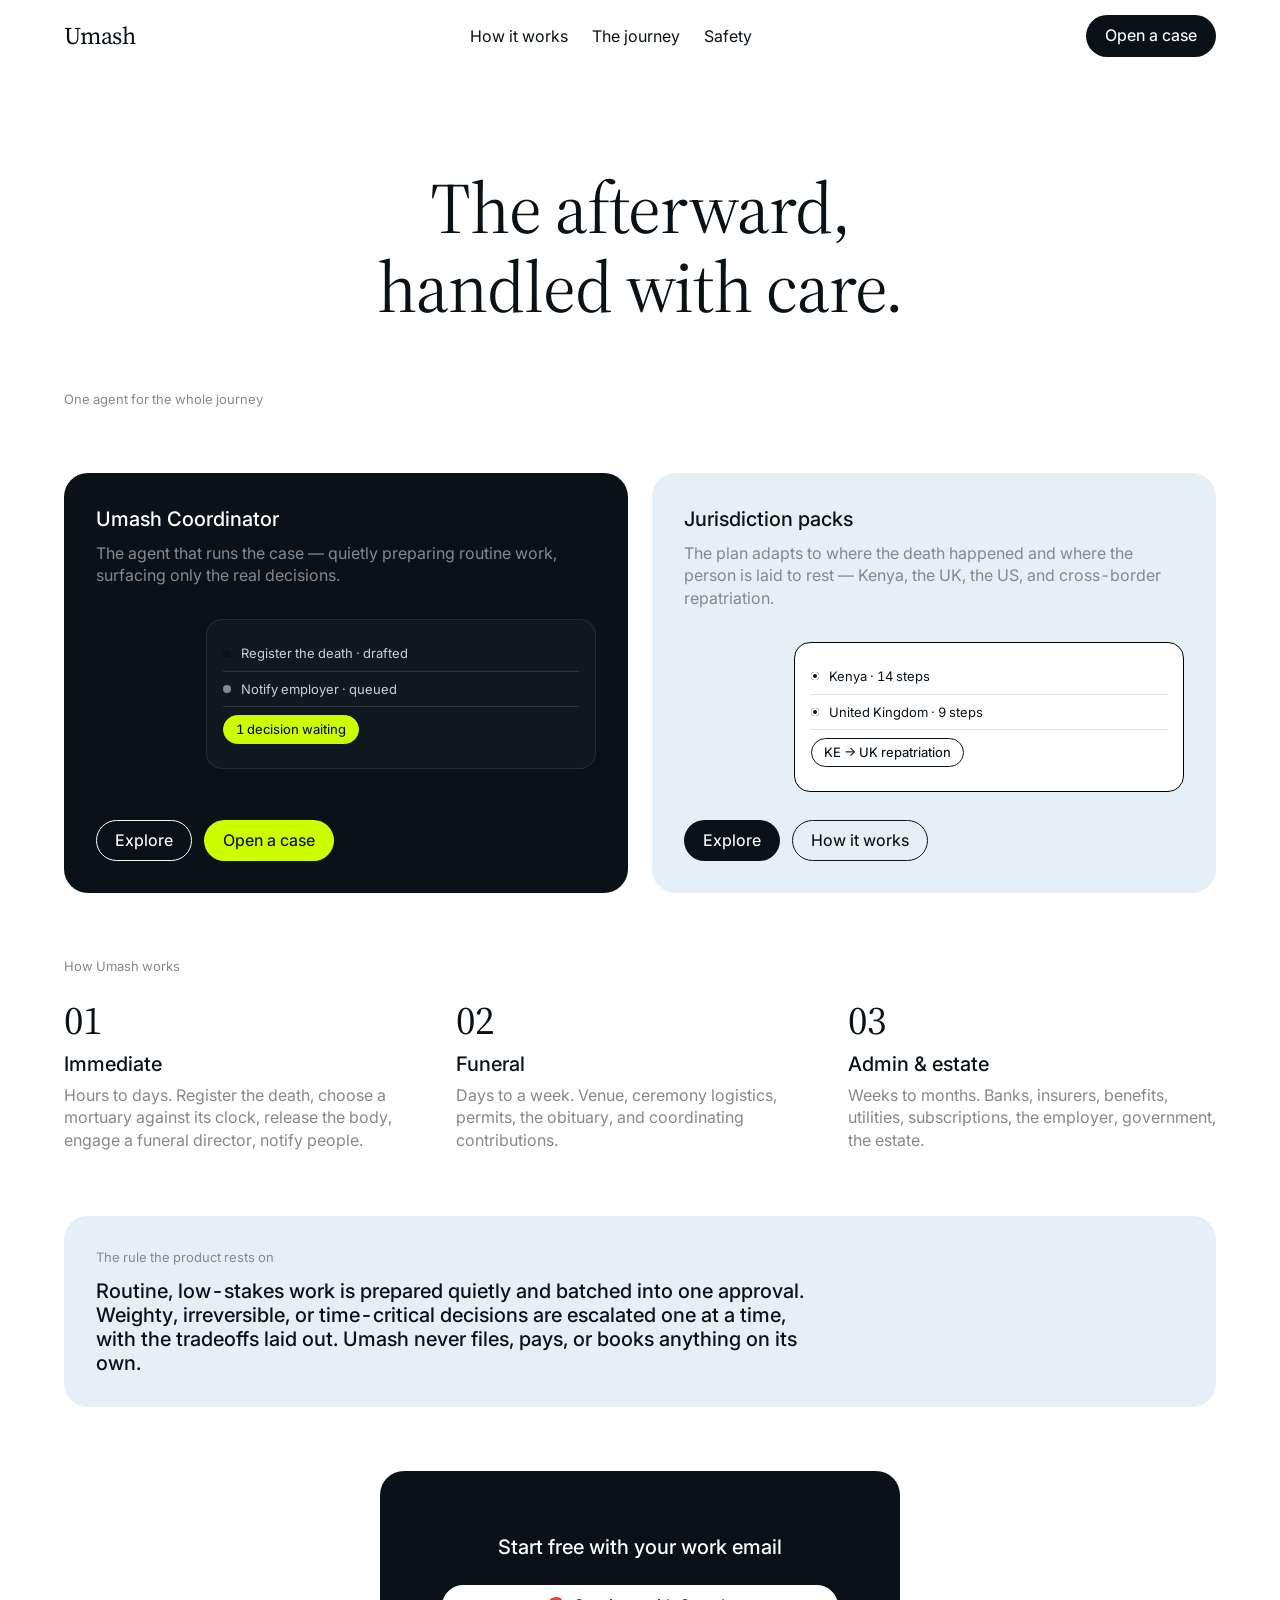
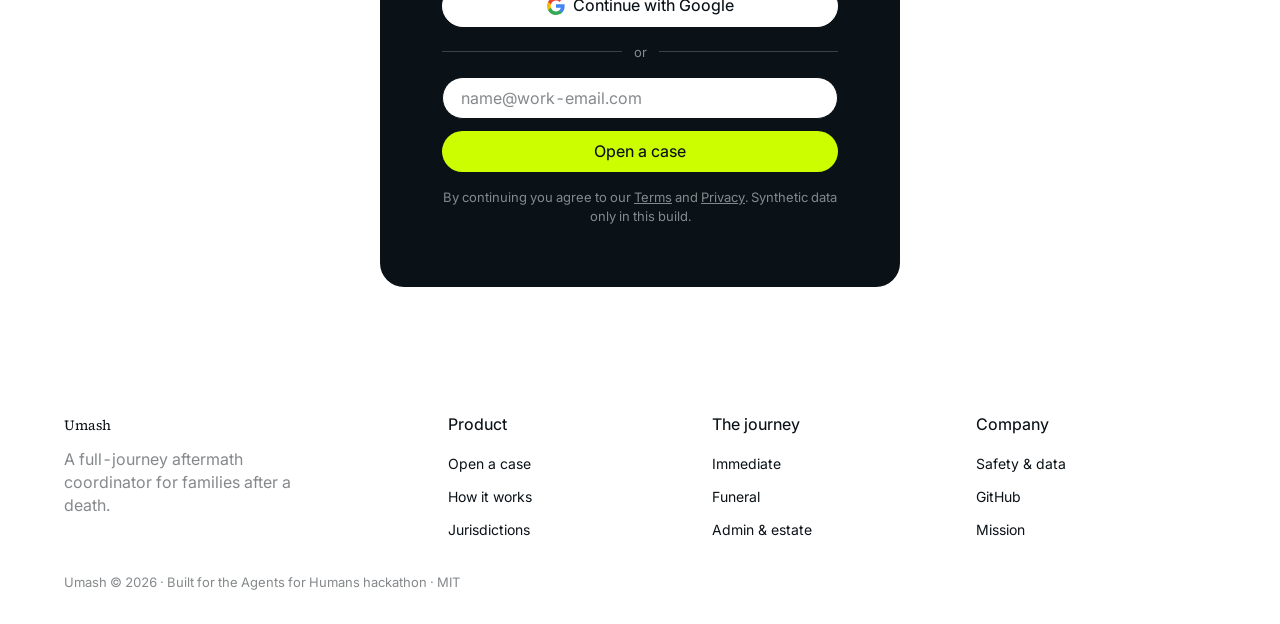
==== web/index.html @ 776ec5f6 "Add product web UI (landing + case dashboard) Static front end following the Sana design system. Por" ====
<!DOCTYPE html>
<html lang="en">
<head>
<meta charset="UTF-8">
<meta name="viewport" content="width=device-width, initial-scale=1.0">
<title>Umash — Afterward</title>
<meta name="description" content="Umash carries a family through the whole aftermath of a death — one agent, three phases, one decision at a time.">
<link rel="stylesheet" href="styles.css">
<style>
  /* page-local layout for the landing hero + product grid */
  .hero { padding: 96px 0 var(--section-gap); }
  .hero .section-label { margin-top: var(--section-gap); }
  .product-grid { display: grid; grid-template-columns: 1fr 1fr; gap: var(--spacing-24); }

  .product-card { display: flex; flex-direction: column; justify-content: space-between; min-height: 420px; overflow: hidden; position: relative; }
  .product-card__body { display: flex; flex-direction: column; gap: var(--spacing-8); }
  .product-card__title { font-size: var(--text-heading); font-weight: var(--fw-medium); }
  .product-card__sub { font-size: var(--text-body); font-weight: var(--fw-regular); }
  .product-card--ink .product-card__sub { color: var(--color-stone-gray); }
  .product-card__actions { display: flex; gap: var(--spacing-12); margin-top: var(--spacing-24); }

  /* a flat "device" mock, no shadow, bleeds toward the card edge */
  .mock { border-radius: 16px; padding: var(--spacing-16); margin: var(--spacing-24) 0 0 auto; width: 78%; }
  .mock--onink { background: #0f1a20; border: 1px solid rgba(255,255,255,0.08); }
  .mock--onfrost { background: var(--color-paper-white); border: 1px solid var(--color-obsidian); }
  .mock__row { display: flex; align-items: center; gap: 10px; padding: 8px 0; font-size: 13px; }
  .mock__row + .mock__row { border-top: 1px solid rgba(133,137,139,0.25); }
  .mock--onink .mock__row { color: #c8d0d4; }

  .how { padding: var(--section-gap) 0; }
  .how__grid { display: grid; grid-template-columns: repeat(3, 1fr); gap: var(--spacing-24); margin-top: var(--spacing-24); }
  .how__num { font-family: var(--font-sana-serif); font-weight: 400; font-size: 40px; line-height: 1; }
  .how__step .heading { margin: var(--spacing-12) 0 var(--spacing-8); }

  .signup { padding: 0 0 var(--section-gap); }
  .signup__card { max-width: 520px; margin: 0 auto; padding: var(--spacing-62); text-align: left; }
  .signup__card h2 { font-size: var(--text-heading); font-weight: var(--fw-medium); color: var(--color-paper-white); text-align: center; margin-bottom: var(--spacing-24); }
  .oauth { background: var(--color-paper-white); color: var(--color-ink-black); border-color: var(--color-paper-white); }
  .signup__or { display: flex; align-items: center; gap: var(--spacing-12); color: var(--color-stone-gray); font-size: var(--text-caption); margin: var(--spacing-16) 0; }
  .signup__or::before, .signup__or::after { content: ""; height: 1px; background: rgba(133,137,139,0.4); flex: 1; }
  .signup__terms { color: var(--color-stone-gray); font-size: var(--text-caption); margin-top: var(--spacing-16); text-align: center; }
  .signup__terms a { color: var(--color-stone-gray); }

  @media (max-width: 860px) {
    .product-grid, .how__grid { grid-template-columns: 1fr; }
    .signup__card { padding: var(--spacing-32); }
  }
</style>
</head>
<body>

<div class="page">
  <!-- Navigation: wordmark left, centered links, pill button right -->
  <nav class="nav">
    <a class="nav__wordmark" href="index.html">Umash</a>
    <ul class="nav__links">
      <li><a href="#how">How it works</a></li>
      <li><a href="#phases">The journey</a></li>
      <li><a href="#safety">Safety</a></li>
    </ul>
    <a class="btn btn--ink" href="app.html">Open a case</a>
  </nav>

  <!-- Hero: single centered weight-400 serif headline, no image -->
  <header class="hero">
    <h1 class="hero-headline">The afterward,<br>handled with care.</h1>
    <p class="section-label" id="products">One agent for the whole journey</p>
  </header>

  <!-- Two product cards: one ink, one frost -->
  <section class="product-grid" id="phases">
    <article class="card card--ink product-card product-card--ink">
      <div class="product-card__body">
        <h3 class="product-card__title">Umash Coordinator</h3>
        <p class="product-card__sub">The agent that runs the case — quietly preparing routine work, surfacing only the real decisions.</p>
        <div class="mock mock--onink" aria-hidden="true">
          <div class="mock__row"><span class="dot dot--drafted"></span> Register the death · drafted</div>
          <div class="mock__row"><span class="dot dot--pending"></span> Notify employer · queued</div>
          <div class="mock__row"><span class="tag tag--lime">1 decision waiting</span></div>
        </div>
      </div>
      <div class="product-card__actions">
        <a class="btn btn--ghost-dark" href="app.html">Explore</a>
        <a class="btn btn--lime" href="app.html">Open a case</a>
      </div>
    </article>

    <article class="card card--frost product-card">
      <div class="product-card__body">
        <h3 class="product-card__title">Jurisdiction packs</h3>
        <p class="product-card__sub muted">The plan adapts to where the death happened and where the person is laid to rest — Kenya, the UK, the US, and cross-border repatriation.</p>
        <div class="mock mock--onfrost" aria-hidden="true">
          <div class="mock__row"><span class="dot dot--confirmed"></span> Kenya · 14 steps</div>
          <div class="mock__row"><span class="dot dot--confirmed"></span> United Kingdom · 9 steps</div>
          <div class="mock__row"><span class="tag tag--weighty">KE → UK repatriation</span></div>
        </div>
      </div>
      <div class="product-card__actions">
        <a class="btn btn--ink" href="app.html">Explore</a>
        <a class="btn btn--ghost-light" href="#how">How it works</a>
      </div>
    </article>
  </section>

  <!-- How it works: three phases -->
  <section class="how" id="how">
    <p class="section-label">How Umash works</p>
    <div class="how__grid">
      <div class="how__step">
        <div class="how__num">01</div>
        <h3 class="heading">Immediate</h3>
        <p class="muted">Hours to days. Register the death, choose a mortuary against its clock, release the body, engage a funeral director, notify people.</p>
      </div>
      <div class="how__step">
        <div class="how__num">02</div>
        <h3 class="heading">Funeral</h3>
        <p class="muted">Days to a week. Venue, ceremony logistics, permits, the obituary, and coordinating contributions.</p>
      </div>
      <div class="how__step">
        <div class="how__num">03</div>
        <h3 class="heading">Admin &amp; estate</h3>
        <p class="muted">Weeks to months. Banks, insurers, benefits, utilities, subscriptions, the employer, government, the estate.</p>
      </div>
    </div>
  </section>

  <!-- Safety note -->
  <section class="how" id="safety" style="padding-top:0">
    <div class="card card--frost">
      <p class="section-label" style="margin-bottom:var(--spacing-12)">The rule the product rests on</p>
      <p class="heading" style="max-width:720px">Routine, low-stakes work is prepared quietly and batched into one approval. Weighty, irreversible, or time-critical decisions are escalated one at a time, with the tradeoffs laid out. Umash never files, pays, or books anything on its own.</p>
    </div>
  </section>

  <!-- Sign-up CTA card (ink surface, lime not used here per contrast rules) -->
  <section class="signup">
    <div class="card card--ink signup__card">
      <h2>Start free with your work email</h2>
      <button class="btn oauth btn--full">
        <svg width="18" height="18" viewBox="0 0 18 18" aria-hidden="true"><path fill="#4285F4" d="M17.64 9.2c0-.64-.06-1.25-.16-1.84H9v3.48h4.84a4.14 4.14 0 01-1.8 2.72v2.26h2.92c1.71-1.57 2.68-3.89 2.68-6.62z"/><path fill="#34A853" d="M9 18c2.43 0 4.47-.8 5.96-2.18l-2.92-2.26c-.8.54-1.84.86-3.04.86-2.34 0-4.32-1.58-5.03-3.7H.96v2.33A9 9 0 009 18z"/><path fill="#FBBC05" d="M3.97 10.72a5.4 5.4 0 010-3.44V4.95H.96a9 9 0 000 8.1l3.01-2.33z"/><path fill="#EA4335" d="M9 3.58c1.32 0 2.5.45 3.44 1.35l2.58-2.58A9 9 0 00.96 4.95l3.01 2.33C4.68 5.16 6.66 3.58 9 3.58z"/></svg>
        Continue with Google
      </button>
      <div class="signup__or">or</div>
      <form class="stack-12" onsubmit="location.href='app.html';return false;">
        <input class="input" type="email" placeholder="name@work-email.com" aria-label="Work email" required>
        <button class="btn btn--lime btn--full" type="submit">Open a case</button>
      </form>
      <p class="signup__terms">By continuing you agree to our <a href="#">Terms</a> and <a href="#">Privacy</a>. Synthetic data only in this build.</p>
    </div>
  </section>
</div>

<!-- Footer: pure typographic structure, no dividers -->
<footer class="footer">
  <div class="page">
    <div class="footer__grid">
      <div class="footer__col">
        <a class="nav__wordmark" href="index.html">Umash</a>
        <p class="muted" style="margin-top:var(--spacing-12);max-width:260px">A full-journey aftermath coordinator for families after a death.</p>
      </div>
      <div class="footer__col">
        <h4>Product</h4>
        <ul>
          <li><a href="app.html">Open a case</a></li>
          <li><a href="#how">How it works</a></li>
          <li><a href="#phases">Jurisdictions</a></li>
        </ul>
      </div>
      <div class="footer__col">
        <h4>The journey</h4>
        <ul>
          <li><a href="#how">Immediate</a></li>
          <li><a href="#how">Funeral</a></li>
          <li><a href="#how">Admin &amp; estate</a></li>
        </ul>
      </div>
      <div class="footer__col">
        <h4>Company</h4>
        <ul>
          <li><a href="#safety">Safety &amp; data</a></li>
          <li><a href="https://github.com/lewisawe/umash">GitHub</a></li>
          <li><a href="#">Mission</a></li>
        </ul>
      </div>
    </div>
    <p class="footer__copy">Umash © 2026 · Built for the Agents for Humans hackathon · MIT</p>
  </div>
</footer>

</body>
</html>
---- web/styles.css ----
/* ============================================================================
   Umash — Sana design system (per DESIGN.md)
   Editorial monochrome canvas · lime-on-ink accent · flat, no shadows
   ========================================================================== */

@import url('https://fonts.googleapis.com/css2?family=Source+Serif+4:opsz,wght@8..60,400&family=Inter:wght@400;450;500&display=swap');

:root {
  /* Colors */
  --color-ink-black: #0a1217;
  --color-paper-white: #ffffff;
  --color-frost-wash: #e4eff7;
  --color-stone-gray: #85898b;
  --color-obsidian: #000000;
  --color-electric-lime: #cdfe00;

  /* Fonts — DESIGN.md substitutes: Source Serif 4 (400) + Inter */
  --font-sana-serif: 'Source Serif 4', ui-serif, Georgia, Cambria, 'Times New Roman', Times, serif;
  --font-sana-sans: 'Inter', ui-sans-serif, system-ui, -apple-system, BlinkMacSystemFont, 'Segoe UI', Roboto, sans-serif;

  /* Type scale */
  --text-caption: 13px;  --leading-caption: 1.5;
  --text-body: 16px;     --leading-body: 1.43;
  --text-heading: 20px;  --leading-heading: 1.2;
  --text-display: 72px;  --leading-display: 1.1;

  /* Weights */
  --fw-regular: 400;
  --fw-450: 450;
  --fw-medium: 500;

  /* Spacing */
  --spacing-6: 6px;   --spacing-8: 8px;   --spacing-10: 10px; --spacing-12: 12px;
  --spacing-16: 16px; --spacing-18: 18px; --spacing-20: 20px; --spacing-24: 24px;
  --spacing-25: 25px; --spacing-32: 32px; --spacing-62: 62px;

  /* Layout */
  --page-max-width: 1200px;
  --section-gap: 64px;

  /* Radius */
  --radius-cards: 24px;
  --radius-inputs: 24px;
  --radius-buttons: 9999px;

  /* Surfaces */
  --surface-0: var(--color-paper-white);
  --surface-1: var(--color-frost-wash);
  --surface-2: var(--color-ink-black);
  --surface-3: var(--color-electric-lime);
}

* { margin: 0; padding: 0; box-sizing: border-box; }

html { -webkit-text-size-adjust: 100%; }

body {
  font-family: var(--font-sana-sans);
  font-size: var(--text-body);
  line-height: var(--leading-body);
  font-weight: var(--fw-regular);
  color: var(--color-ink-black);
  background: var(--color-paper-white);
  font-feature-settings: "lnum" on, "tnum" on;   /* tabular + lining numerals everywhere */
  -webkit-font-smoothing: antialiased;
}

/* tabular numerals across all numeric UI */
.tnum, table, .metric, .count, time, .timestamp { font-feature-settings: "lnum" on, "tnum" on; }

.page { max-width: var(--page-max-width); margin: 0 auto; padding: 0 var(--spacing-24); }

/* ------------------------------------------------------------------ Nav */
.nav {
  display: flex; align-items: center; justify-content: space-between;
  height: 72px; background: var(--color-paper-white);
}
.nav__wordmark {
  font-family: var(--font-sana-serif); font-weight: 400; font-size: 24px;
  color: var(--color-ink-black); letter-spacing: -0.01em; text-decoration: none;
}
.nav__links { display: flex; gap: var(--spacing-24); list-style: none; }
.nav__links a {
  font-size: var(--text-body); font-weight: var(--fw-regular);
  color: var(--color-ink-black); text-decoration: none;
}
.nav__links a:hover { opacity: 0.6; }

/* ------------------------------------------------------------- Buttons */
.btn {
  font-family: var(--font-sana-sans); font-size: var(--text-body);
  font-weight: var(--fw-450); border-radius: var(--radius-buttons);
  padding: var(--spacing-10) var(--spacing-18); border: 1px solid transparent;
  cursor: pointer; text-decoration: none; display: inline-flex;
  align-items: center; justify-content: center; gap: var(--spacing-8);
  transition: opacity 120ms ease, background 120ms ease;
  white-space: nowrap; line-height: 1.2;
}
.btn:disabled { opacity: 0.4; cursor: not-allowed; }

/* Filled dark — primary on light/frost surfaces */
.btn--ink { background: var(--color-ink-black); color: var(--color-paper-white); }
.btn--ink:not(:disabled):hover { opacity: 0.85; }

/* Accent lime — ONLY on ink-black surfaces (per DESIGN.md) */
.btn--lime { background: var(--color-electric-lime); color: var(--color-ink-black); }
.btn--lime:not(:disabled):hover { opacity: 0.85; }

/* Ghost / white — on dark cards (white outline) */
.btn--ghost-dark { background: transparent; color: var(--color-paper-white); border-color: var(--color-paper-white); }
.btn--ghost-dark:not(:disabled):hover { background: rgba(255,255,255,0.08); }

/* Ghost / outline — on light cards (ink outline) */
.btn--ghost-light { background: transparent; color: var(--color-ink-black); border-color: var(--color-ink-black); }
.btn--ghost-light:not(:disabled):hover { background: rgba(10,18,23,0.04); }

.btn--sm { padding: var(--spacing-6) var(--spacing-16); font-size: var(--text-caption); }
.btn--full { width: 100%; }

/* -------------------------------------------------------------- Inputs */
.input {
  font-family: var(--font-sana-sans); font-size: var(--text-body);
  background: var(--color-paper-white); color: var(--color-ink-black);
  border: 1px solid var(--color-ink-black); border-radius: var(--radius-inputs);
  padding: var(--spacing-10) var(--spacing-18); width: 100%;
  font-feature-settings: "lnum" on, "tnum" on;
}
.input::placeholder { color: var(--color-stone-gray); }
.input:focus { outline: none; border-color: var(--color-obsidian); }
select.input { appearance: none; background-image:
  url("data:image/svg+xml,%3Csvg xmlns='http://www.w3.org/2000/svg' width='12' height='8' viewBox='0 0 12 8'%3E%3Cpath d='M1 1l5 5 5-5' stroke='%230a1217' stroke-width='1.5' fill='none' stroke-linecap='round'/%3E%3C/svg%3E");
  background-repeat: no-repeat; background-position: right 18px center; padding-right: 44px; }

/* --------------------------------------------------------------- Cards */
.card { border-radius: var(--radius-cards); padding: var(--spacing-32); }
.card--frost { background: var(--color-frost-wash); color: var(--color-ink-black); }
.card--ink { background: var(--color-ink-black); color: var(--color-paper-white); }

/* --------------------------------------------------------------- Type */
.hero-headline {
  font-family: var(--font-sana-serif); font-weight: 400;
  font-size: var(--text-display); line-height: var(--leading-display);
  color: var(--color-ink-black); text-align: center; letter-spacing: -0.015em;
}
.section-label {
  font-size: var(--text-caption); font-weight: var(--fw-regular);
  color: var(--color-stone-gray); text-align: left;
}
.heading { font-size: var(--text-heading); font-weight: var(--fw-medium); line-height: var(--leading-heading); }
.muted { color: var(--color-stone-gray); }

/* --------------------------------------------------------------- Pills / tags */
.tag {
  display: inline-flex; align-items: center; gap: 6px;
  font-size: var(--text-caption); font-weight: var(--fw-450);
  border-radius: var(--radius-buttons); padding: 4px 12px;
  border: 1px solid var(--color-ink-black);
}
.tag--routine { border-color: var(--color-stone-gray); color: var(--color-stone-gray); }
.tag--weighty { border-color: var(--color-ink-black); color: var(--color-ink-black); background: var(--color-paper-white); }
.tag--on-ink { border-color: rgba(255,255,255,0.5); color: var(--color-paper-white); }
.tag--lime { background: var(--color-electric-lime); border-color: var(--color-electric-lime); color: var(--color-ink-black); }

/* status dot */
.dot { width: 8px; height: 8px; border-radius: 9999px; display: inline-block; flex: none; }
.dot--pending   { background: var(--color-stone-gray); }
.dot--drafted   { background: var(--color-ink-black); }
.dot--approved  { background: var(--color-electric-lime); border: 1px solid var(--color-ink-black); }
.dot--sent      { background: var(--color-frost-wash); border: 1px solid var(--color-ink-black); }
.dot--confirmed { background: var(--color-ink-black); box-shadow: inset 0 0 0 2px var(--color-paper-white), inset 0 0 0 3px var(--color-ink-black); }
.dot--declined  { background: var(--color-paper-white); border: 1px solid var(--color-stone-gray); }

/* footer */
.footer { padding: var(--spacing-62) 0 var(--spacing-32); }
.footer__grid { display: grid; grid-template-columns: 1.5fr 1fr 1fr 1fr; gap: var(--spacing-24); }
.footer__col h4 { font-size: var(--text-body); font-weight: var(--fw-450); margin-bottom: var(--spacing-16); }
.footer__col ul { list-style: none; display: flex; flex-direction: column; gap: var(--spacing-10); }
.footer__col a { font-size: 14px; font-weight: var(--fw-regular); color: var(--color-ink-black); text-decoration: none; }
.footer__col a:hover { opacity: 0.6; }
.footer__copy { color: var(--color-stone-gray); font-size: var(--text-caption); margin-top: var(--spacing-32); }

/* utility */
.stack-8  { display: flex; flex-direction: column; gap: var(--spacing-8); }
.stack-12 { display: flex; flex-direction: column; gap: var(--spacing-12); }
.stack-16 { display: flex; flex-direction: column; gap: var(--spacing-16); }
.stack-24 { display: flex; flex-direction: column; gap: var(--spacing-24); }
.row { display: flex; align-items: center; gap: var(--spacing-12); }
.row-wrap { display: flex; align-items: center; gap: var(--spacing-12); flex-wrap: wrap; }
.between { justify-content: space-between; }
.grow { flex: 1; }
.divider { height: 1px; background: var(--color-frost-wash); border: 0; }

@media (max-width: 860px) {
  :root { --text-display: 44px; }
  .footer__grid { grid-template-columns: 1fr 1fr; }
  .nav__links { display: none; }
}
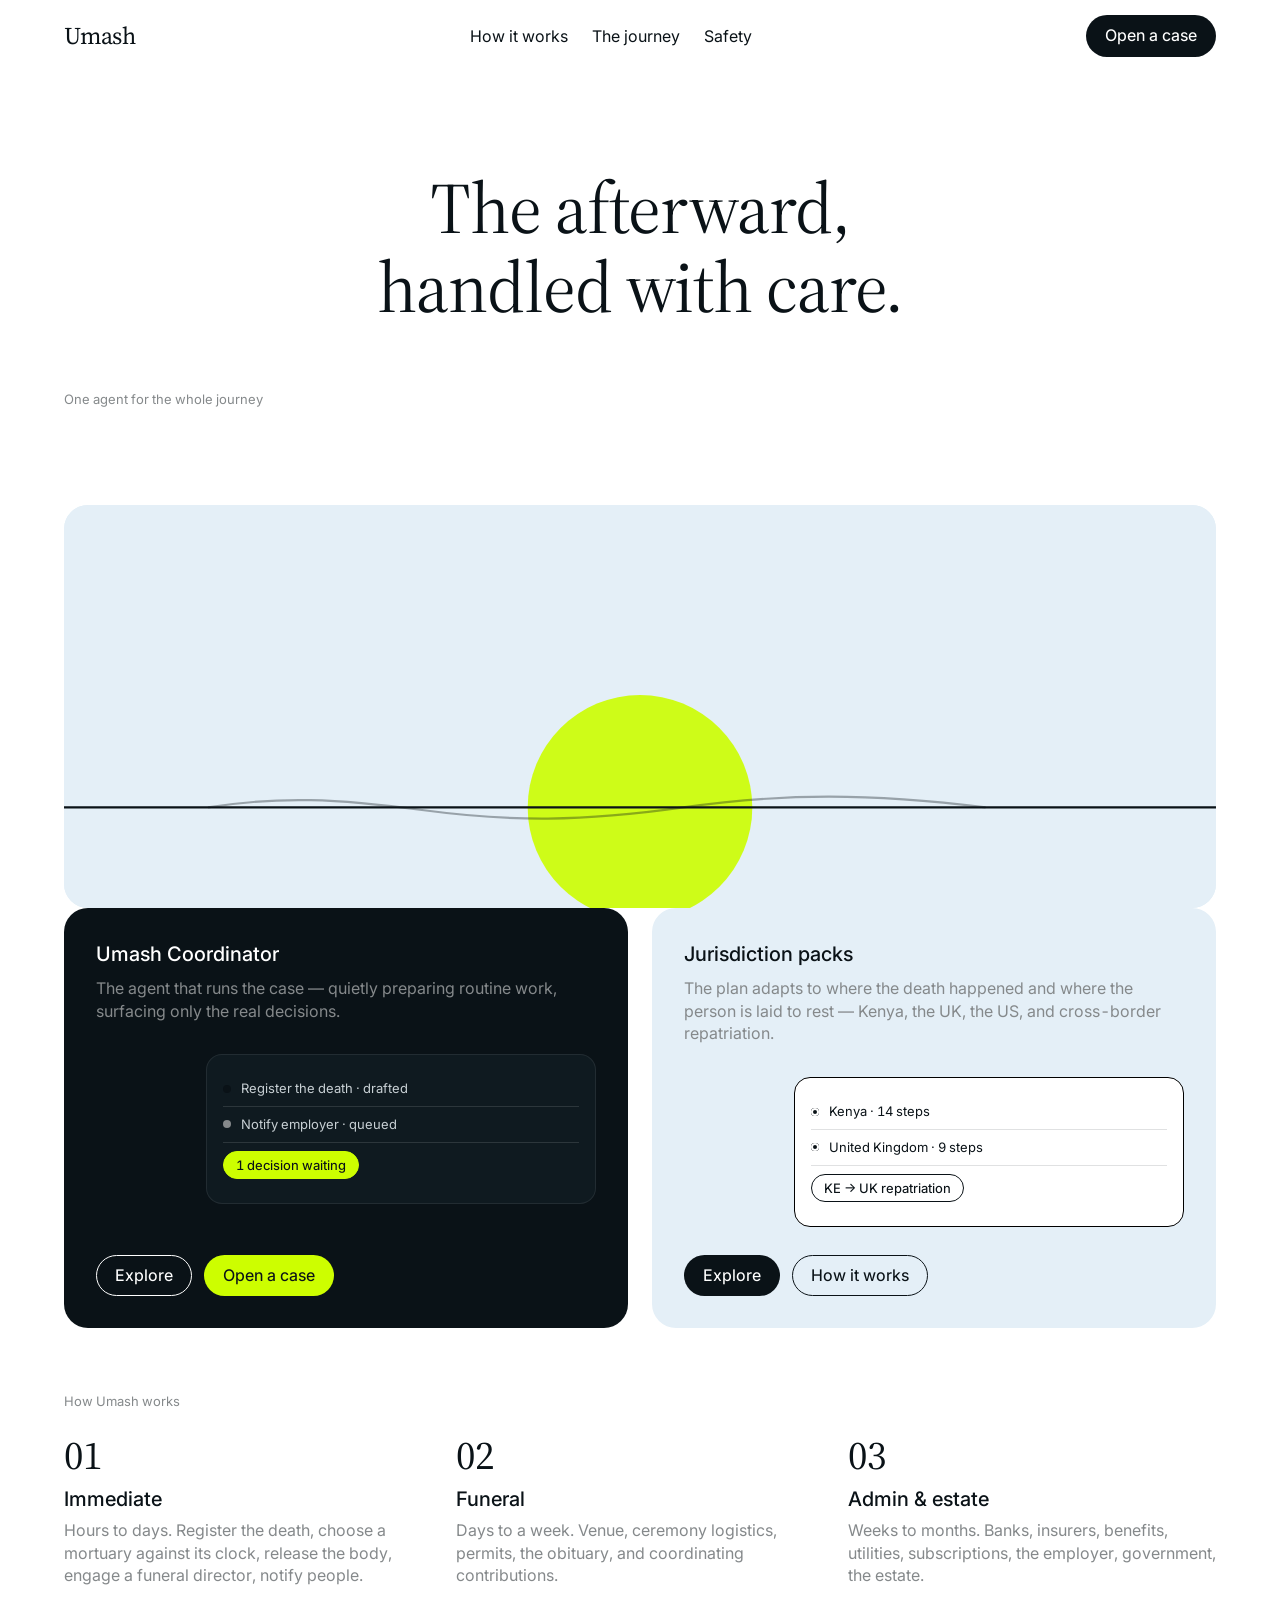
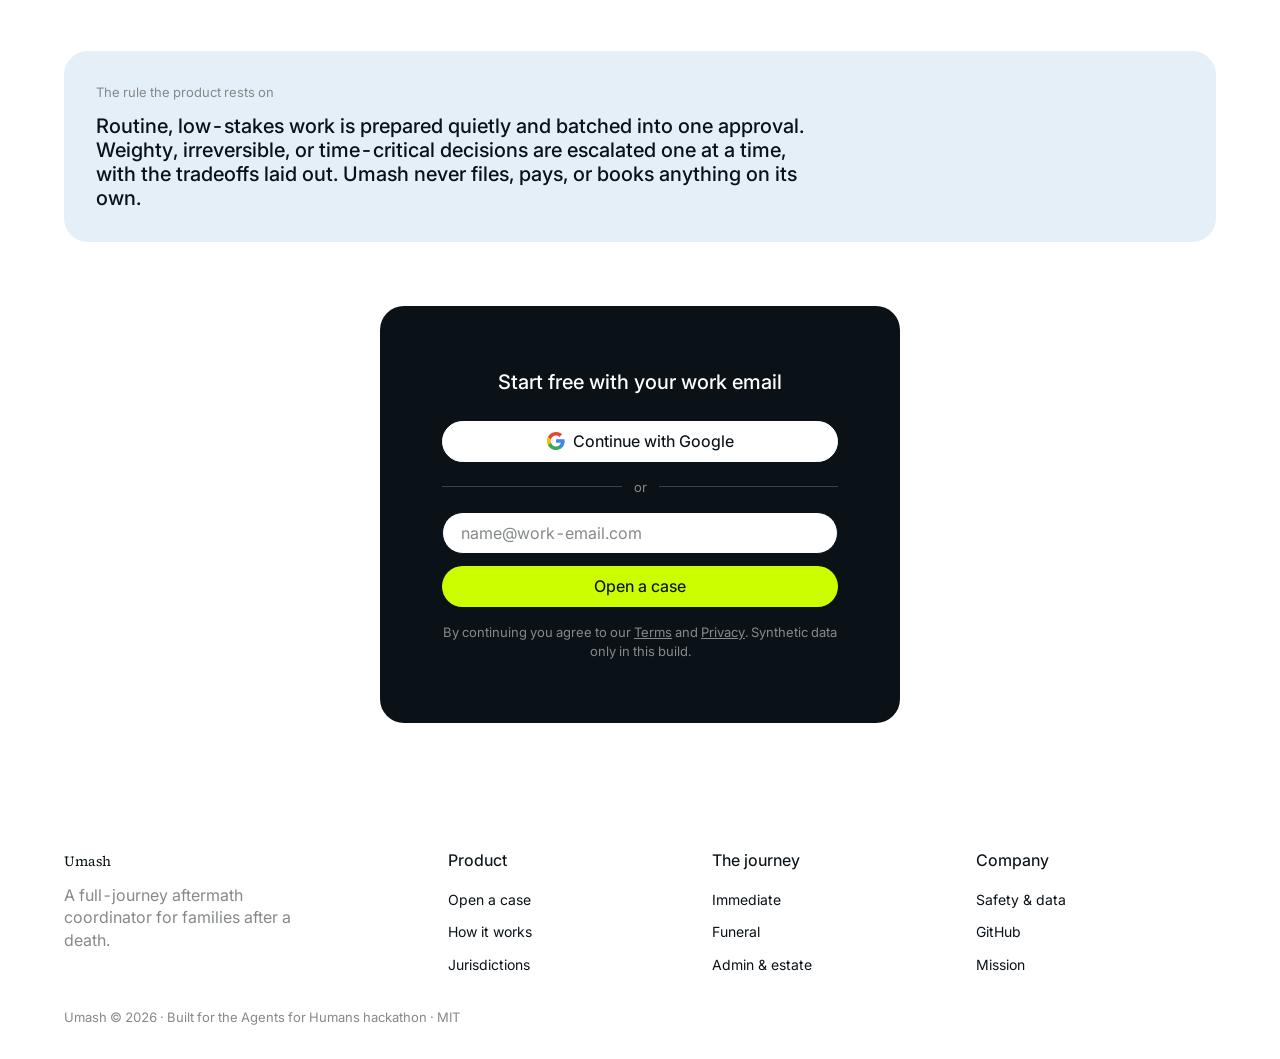
==== commit 722731d0: "Add dignified imagery so the app is not text-only Layers documentary-register photography (quiet daw" ====
--- a/web/index.html
+++ b/web/index.html
@@ -6,6 +6,7 @@
 <title>Umash — Afterward</title>
 <meta name="description" content="Umash carries a family through the whole aftermath of a death — one agent, three phases, one decision at a time.">
 <link rel="stylesheet" href="styles.css">
+<link rel="stylesheet" href="imagery.css">
 <style>
   /* page-local layout for the landing hero + product grid */
   .hero { padding: 96px 0 var(--section-gap); }
@@ -66,6 +67,19 @@
     <h1 class="hero-headline">The afterward,<br>handled with care.</h1>
     <p class="section-label" id="products">One agent for the whole journey</p>
   </header>
+
+  <!-- Hero media band: dignified dawn imagery, SVG base with photo overlay -->
+  <div class="media hero-media" role="img" aria-label="A quiet dawn over a calm horizon">
+    <svg viewBox="0 0 800 280" xmlns="http://www.w3.org/2000/svg" aria-hidden="true" style="width:100%;height:100%">
+      <rect width="800" height="280" fill="#e4eff7"/>
+      <circle cx="400" cy="210" r="78" fill="#cdfe00" opacity="0.9"/>
+      <line x1="0" y1="210" x2="800" y2="210" stroke="#0a1217" stroke-width="1.5"/>
+      <path d="M100 210c50-8 90-6 150 2s110 8 180-2 130-10 210 0" stroke="#0a1217" stroke-width="1.5" opacity="0.35" fill="none"/>
+    </svg>
+    <img class="media__photo" alt=""
+         src="https://images.unsplash.com/photo-1470252649378-9c29740c9fa8?auto=format&fit=crop&w=1600&q=70"
+         referrerpolicy="no-referrer">
+  </div>
 
   <!-- Two product cards: one ink, one frost -->
   <section class="product-grid" id="phases">
@@ -187,5 +201,6 @@
   </div>
 </footer>
 
+<script src="imagery.js"></script>
 </body>
 </html>
--- a/web/imagery.css
+++ b/web/imagery.css
@@ -0,0 +1,58 @@
+/* ============================================================================
+   Umash — imagery layer
+   Adds dignified, documentary-register photography on top of an always-present
+   on-brand base (frost + inline SVG). If a photo fails to load (offline, blocked),
+   the base shows through, so the app is never broken and never text-only.
+
+   Photographs are quiet and natural per DESIGN.md's imagery guidance
+   (documentary, not lifestyle-stock; no morbid or literal death imagery).
+   Sources are license-free (Unsplash). Flat, no shadows, 24px radius.
+   ========================================================================== */
+
+/* A framed media block: SVG/frost base underneath, optional photo on top. */
+.media {
+  position: relative;
+  border-radius: var(--radius-cards);
+  overflow: hidden;
+  background: var(--color-frost-wash);
+}
+.media svg { display: block; width: 100%; height: auto; }
+
+/* The photo sits above the SVG and fades in only if it actually loads. */
+.media__photo {
+  position: absolute;
+  inset: 0;
+  width: 100%;
+  height: 100%;
+  object-fit: cover;
+  opacity: 0;
+  transition: opacity 400ms ease;
+}
+.media__photo.loaded { opacity: 1; }
+
+/* A subtle ink wash so any overlaid text stays legible on a photo. */
+.media--wash::after {
+  content: "";
+  position: absolute;
+  inset: 0;
+  background: linear-gradient(180deg, rgba(10,18,23,0) 40%, rgba(10,18,23,0.45) 100%);
+  pointer-events: none;
+}
+
+/* Hero band on the landing page. */
+.hero-media {
+  margin-top: var(--spacing-32);
+  aspect-ratio: 20 / 7;
+}
+.hero-media svg { height: 100%; object-fit: cover; }
+
+/* Small square supports (app phase art, empty states). */
+.media--square { aspect-ratio: 1 / 1; }
+.media--wide   { aspect-ratio: 16 / 9; }
+
+/* A caption credit, quiet per the type system. */
+.media__credit {
+  font-size: var(--text-caption);
+  color: var(--color-stone-gray);
+  margin-top: var(--spacing-8);
+}
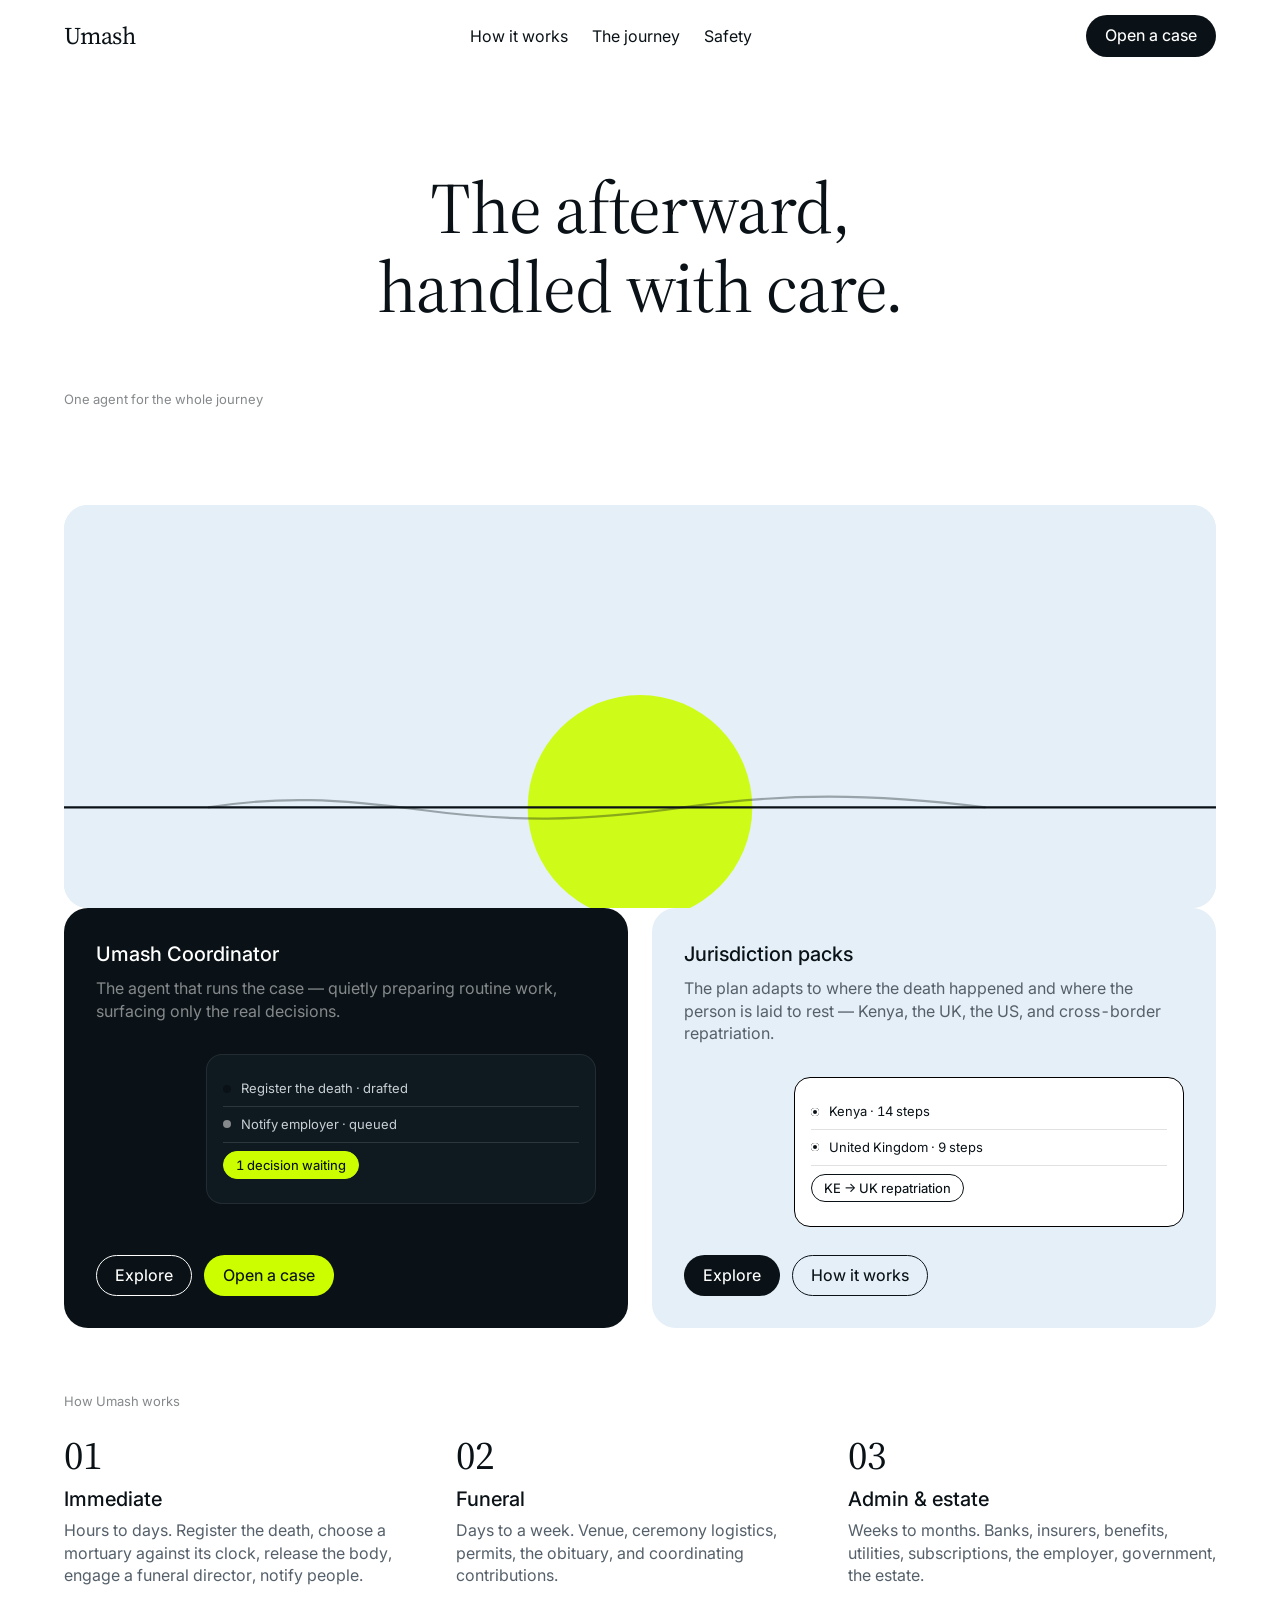
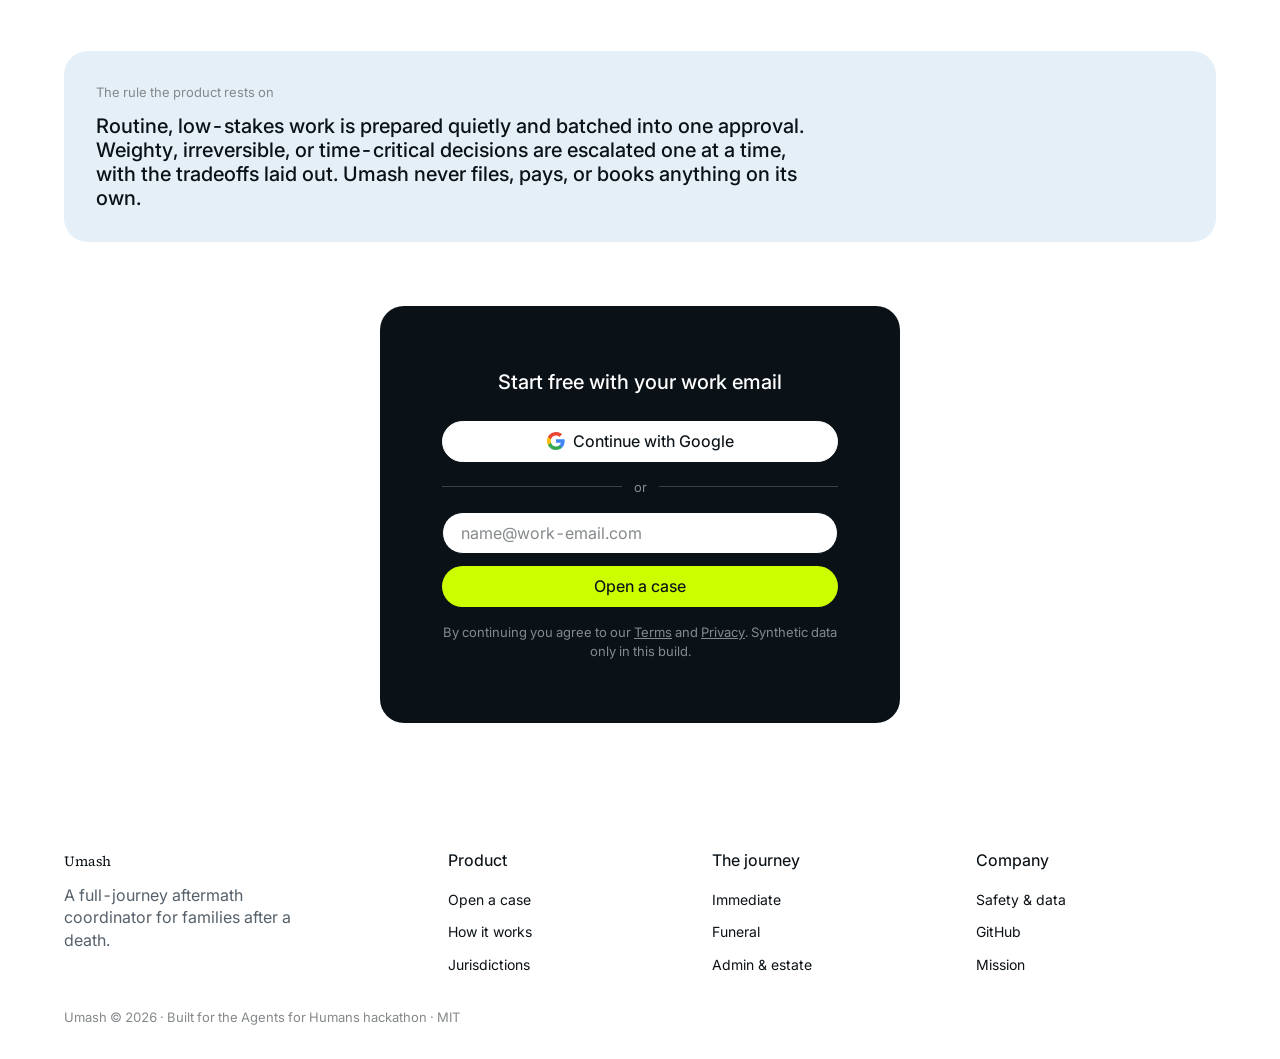
==== commit 9cf13fe2: "Polish: task-row hover, favicon, meta, fix stale 'three phases' - Subtle task-row hover (border colo" ====
--- a/web/index.html
+++ b/web/index.html
@@ -4,7 +4,8 @@
 <meta charset="UTF-8">
 <meta name="viewport" content="width=device-width, initial-scale=1.0">
 <title>Umash — Afterward</title>
-<meta name="description" content="Umash carries a family through the whole aftermath of a death — one agent, three phases, one decision at a time.">
+<meta name="description" content="Umash carries a family through the whole aftermath of a death — one agent, four phases, one decision at a time.">
+<link rel="icon" href="favicon.svg" type="image/svg+xml">
 <link rel="stylesheet" href="styles.css">
 <link rel="stylesheet" href="imagery.css">
 <style>
--- a/web/styles.css
+++ b/web/styles.css
@@ -13,6 +13,10 @@
   --color-stone-gray: #85898b;
   --color-obsidian: #000000;
   --color-electric-lime: #cdfe00;
+  /* Accessible muted text for SMALL on-surface labels/body. Stone-gray (#85898b)
+     is ~2.9:1 on white — fine for large/decorative text, but fails WCAG AA for
+     small text, so small secondary copy uses this darker slate (~5.9:1). */
+  --color-muted-ink: #55606a;
 
   /* Fonts — DESIGN.md substitutes: Source Serif 4 (400) + Inter */
   --font-sana-serif: 'Source Serif 4', ui-serif, Georgia, Cambria, 'Times New Roman', Times, serif;
@@ -53,6 +57,23 @@
 * { margin: 0; padding: 0; box-sizing: border-box; }
 
 html { -webkit-text-size-adjust: 100%; }
+
+/* Visible keyboard focus everywhere — never remove the outline, only refine it. */
+:focus-visible {
+  outline: 2px solid var(--color-ink-black);
+  outline-offset: 2px;
+  border-radius: 4px;
+}
+.btn--lime:focus-visible, .btn--ghost-dark:focus-visible { outline-color: var(--color-electric-lime); }
+
+/* Respect users who prefer reduced motion. */
+@media (prefers-reduced-motion: reduce) {
+  *, *::before, *::after {
+    animation-duration: 0.001ms !important;
+    transition-duration: 0.001ms !important;
+    scroll-behavior: auto !important;
+  }
+}
 
 body {
   font-family: var(--font-sana-sans);
@@ -116,6 +137,9 @@
 
 .btn--sm { padding: var(--spacing-6) var(--spacing-16); font-size: var(--text-caption); }
 .btn--full { width: 100%; }
+/* Destructive confirm state (two-step delete). Red is functional, not brand. */
+.btn--danger { background: #b91c1c; color: #ffffff; border-color: #b91c1c; }
+.btn--danger:not(:disabled):hover { background: #a31717; }
 
 /* -------------------------------------------------------------- Inputs */
 .input {
@@ -147,7 +171,7 @@
   color: var(--color-stone-gray); text-align: left;
 }
 .heading { font-size: var(--text-heading); font-weight: var(--fw-medium); line-height: var(--leading-heading); }
-.muted { color: var(--color-stone-gray); }
+.muted { color: var(--color-muted-ink); }
 
 /* --------------------------------------------------------------- Pills / tags */
 .tag {
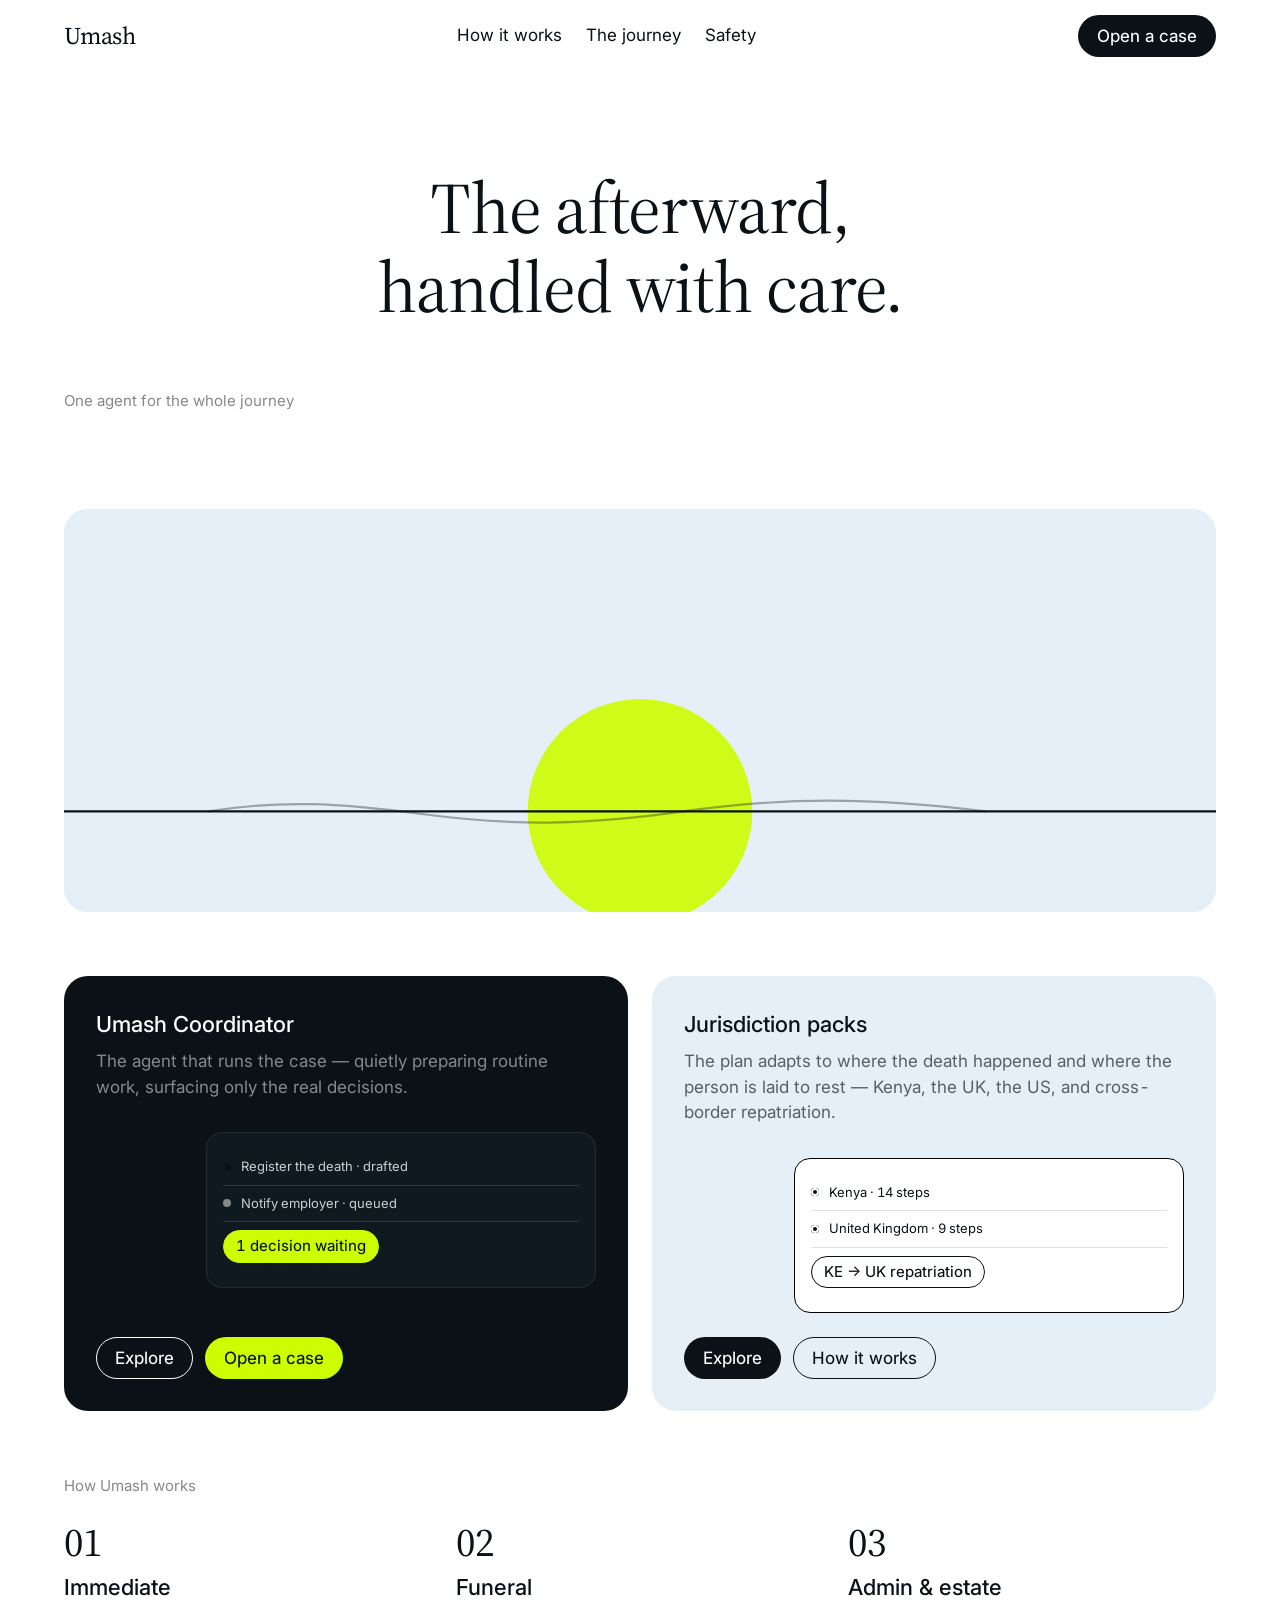
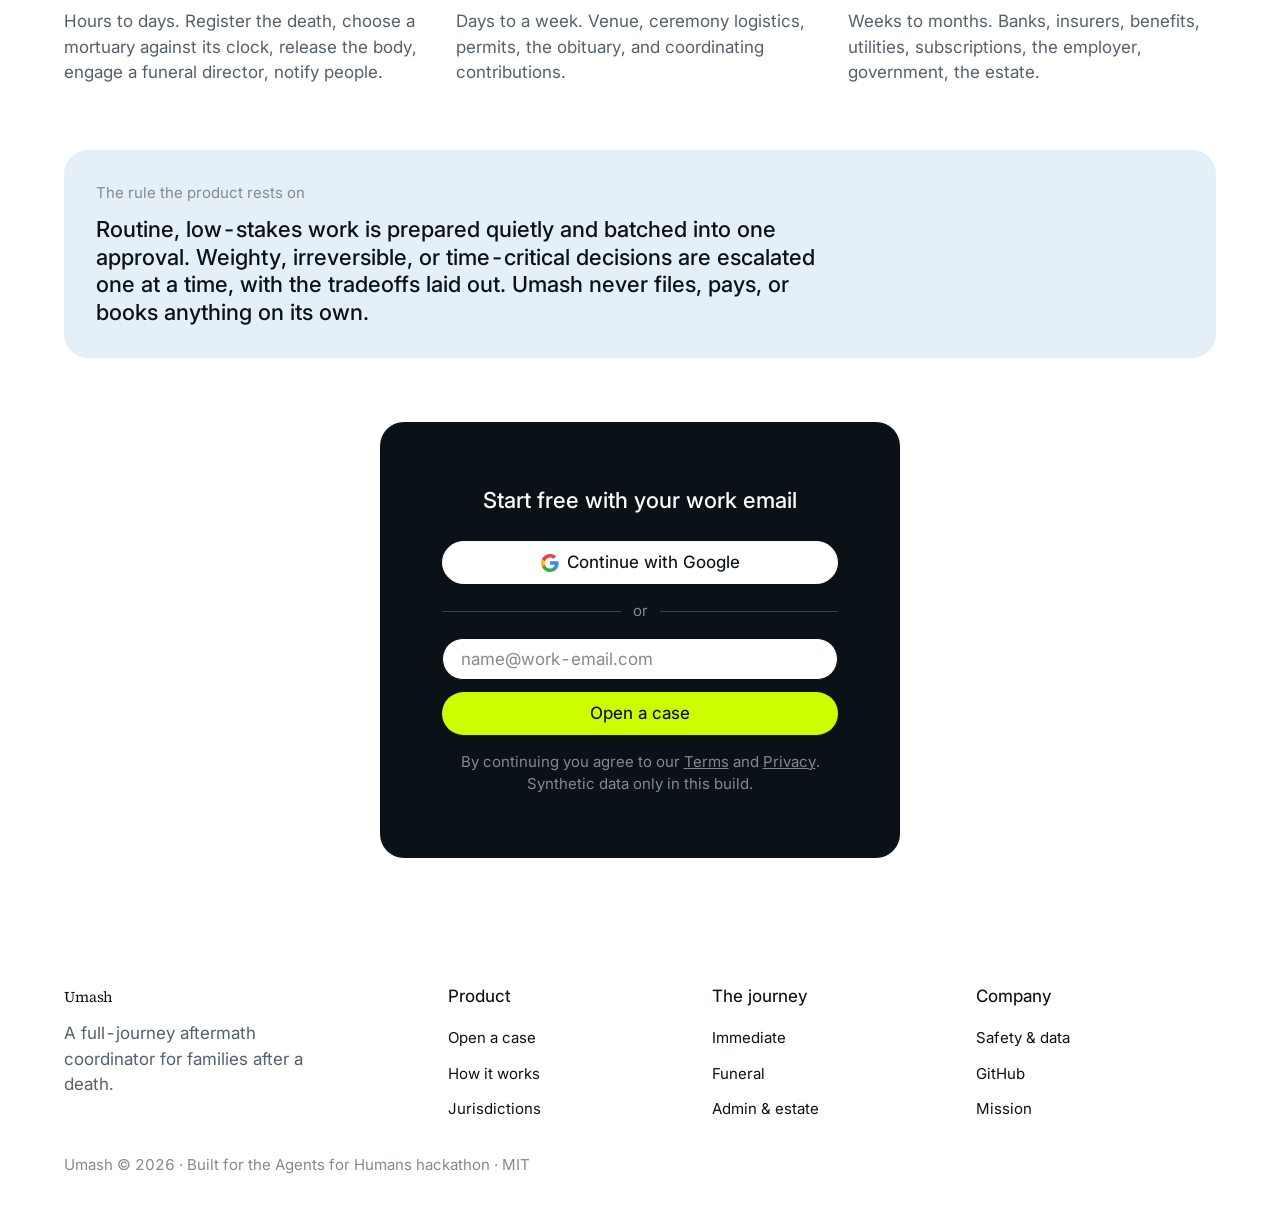
==== commit ee2cbf75: "Add live agent decision-flow trace + hands-off auto-run to the web UI - Side-by-side dashboard: plan" ====
--- a/web/index.html
+++ b/web/index.html
@@ -12,7 +12,7 @@
   /* page-local layout for the landing hero + product grid */
   .hero { padding: 96px 0 var(--section-gap); }
   .hero .section-label { margin-top: var(--section-gap); }
-  .product-grid { display: grid; grid-template-columns: 1fr 1fr; gap: var(--spacing-24); }
+  .product-grid { display: grid; grid-template-columns: 1fr 1fr; gap: var(--spacing-24); margin-top: var(--section-gap); }
 
   .product-card { display: flex; flex-direction: column; justify-content: space-between; min-height: 420px; overflow: hidden; position: relative; }
   .product-card__body { display: flex; flex-direction: column; gap: var(--spacing-8); }
--- a/web/styles.css
+++ b/web/styles.css
@@ -23,9 +23,11 @@
   --font-sana-sans: 'Inter', ui-sans-serif, system-ui, -apple-system, BlinkMacSystemFont, 'Segoe UI', Roboto, sans-serif;
 
   /* Type scale */
-  --text-caption: 13px;  --leading-caption: 1.5;
-  --text-body: 16px;     --leading-body: 1.43;
-  --text-heading: 20px;  --leading-heading: 1.2;
+  /* Type scale — nudged up from the source spec so functional UI text reads
+     comfortably in a stress context (min ~15px, never the old 13px). */
+  --text-caption: 15px;  --leading-caption: 1.5;
+  --text-body: 17px;     --leading-body: 1.5;
+  --text-heading: 22px;  --leading-heading: 1.25;
   --text-display: 72px;  --leading-display: 1.1;
 
   /* Weights */
@@ -56,7 +58,7 @@
 
 * { margin: 0; padding: 0; box-sizing: border-box; }
 
-html { -webkit-text-size-adjust: 100%; }
+html { -webkit-text-size-adjust: 100%; overflow-x: hidden; }
 
 /* Visible keyboard focus everywhere — never remove the outline, only refine it. */
 :focus-visible {
@@ -84,6 +86,7 @@
   background: var(--color-paper-white);
   font-feature-settings: "lnum" on, "tnum" on;   /* tabular + lining numerals everywhere */
   -webkit-font-smoothing: antialiased;
+  overflow-x: hidden;
 }
 
 /* tabular numerals across all numeric UI */
@@ -114,18 +117,19 @@
   padding: var(--spacing-10) var(--spacing-18); border: 1px solid transparent;
   cursor: pointer; text-decoration: none; display: inline-flex;
   align-items: center; justify-content: center; gap: var(--spacing-8);
-  transition: opacity 120ms ease, background 120ms ease;
+  transition: opacity 140ms ease, background 140ms ease, transform 140ms ease, box-shadow 200ms ease;
   white-space: nowrap; line-height: 1.2;
 }
 .btn:disabled { opacity: 0.4; cursor: not-allowed; }
+.btn:not(:disabled):active { transform: scale(0.97); }
 
 /* Filled dark — primary on light/frost surfaces */
 .btn--ink { background: var(--color-ink-black); color: var(--color-paper-white); }
 .btn--ink:not(:disabled):hover { opacity: 0.85; }
 
-/* Accent lime — ONLY on ink-black surfaces (per DESIGN.md) */
+/* Accent lime — ONLY on ink-black surfaces (per DESIGN.md). Subtle glow on hover. */
 .btn--lime { background: var(--color-electric-lime); color: var(--color-ink-black); }
-.btn--lime:not(:disabled):hover { opacity: 0.85; }
+.btn--lime:not(:disabled):hover { box-shadow: 0 0 0 4px rgba(205,254,0,0.25); }
 
 /* Ghost / white — on dark cards (white outline) */
 .btn--ghost-dark { background: transparent; color: var(--color-paper-white); border-color: var(--color-paper-white); }
@@ -199,7 +203,7 @@
 .footer__grid { display: grid; grid-template-columns: 1.5fr 1fr 1fr 1fr; gap: var(--spacing-24); }
 .footer__col h4 { font-size: var(--text-body); font-weight: var(--fw-450); margin-bottom: var(--spacing-16); }
 .footer__col ul { list-style: none; display: flex; flex-direction: column; gap: var(--spacing-10); }
-.footer__col a { font-size: 14px; font-weight: var(--fw-regular); color: var(--color-ink-black); text-decoration: none; }
+.footer__col a { font-size: var(--text-caption); font-weight: var(--fw-regular); color: var(--color-ink-black); text-decoration: none; }
 .footer__col a:hover { opacity: 0.6; }
 .footer__copy { color: var(--color-stone-gray); font-size: var(--text-caption); margin-top: var(--spacing-32); }
 
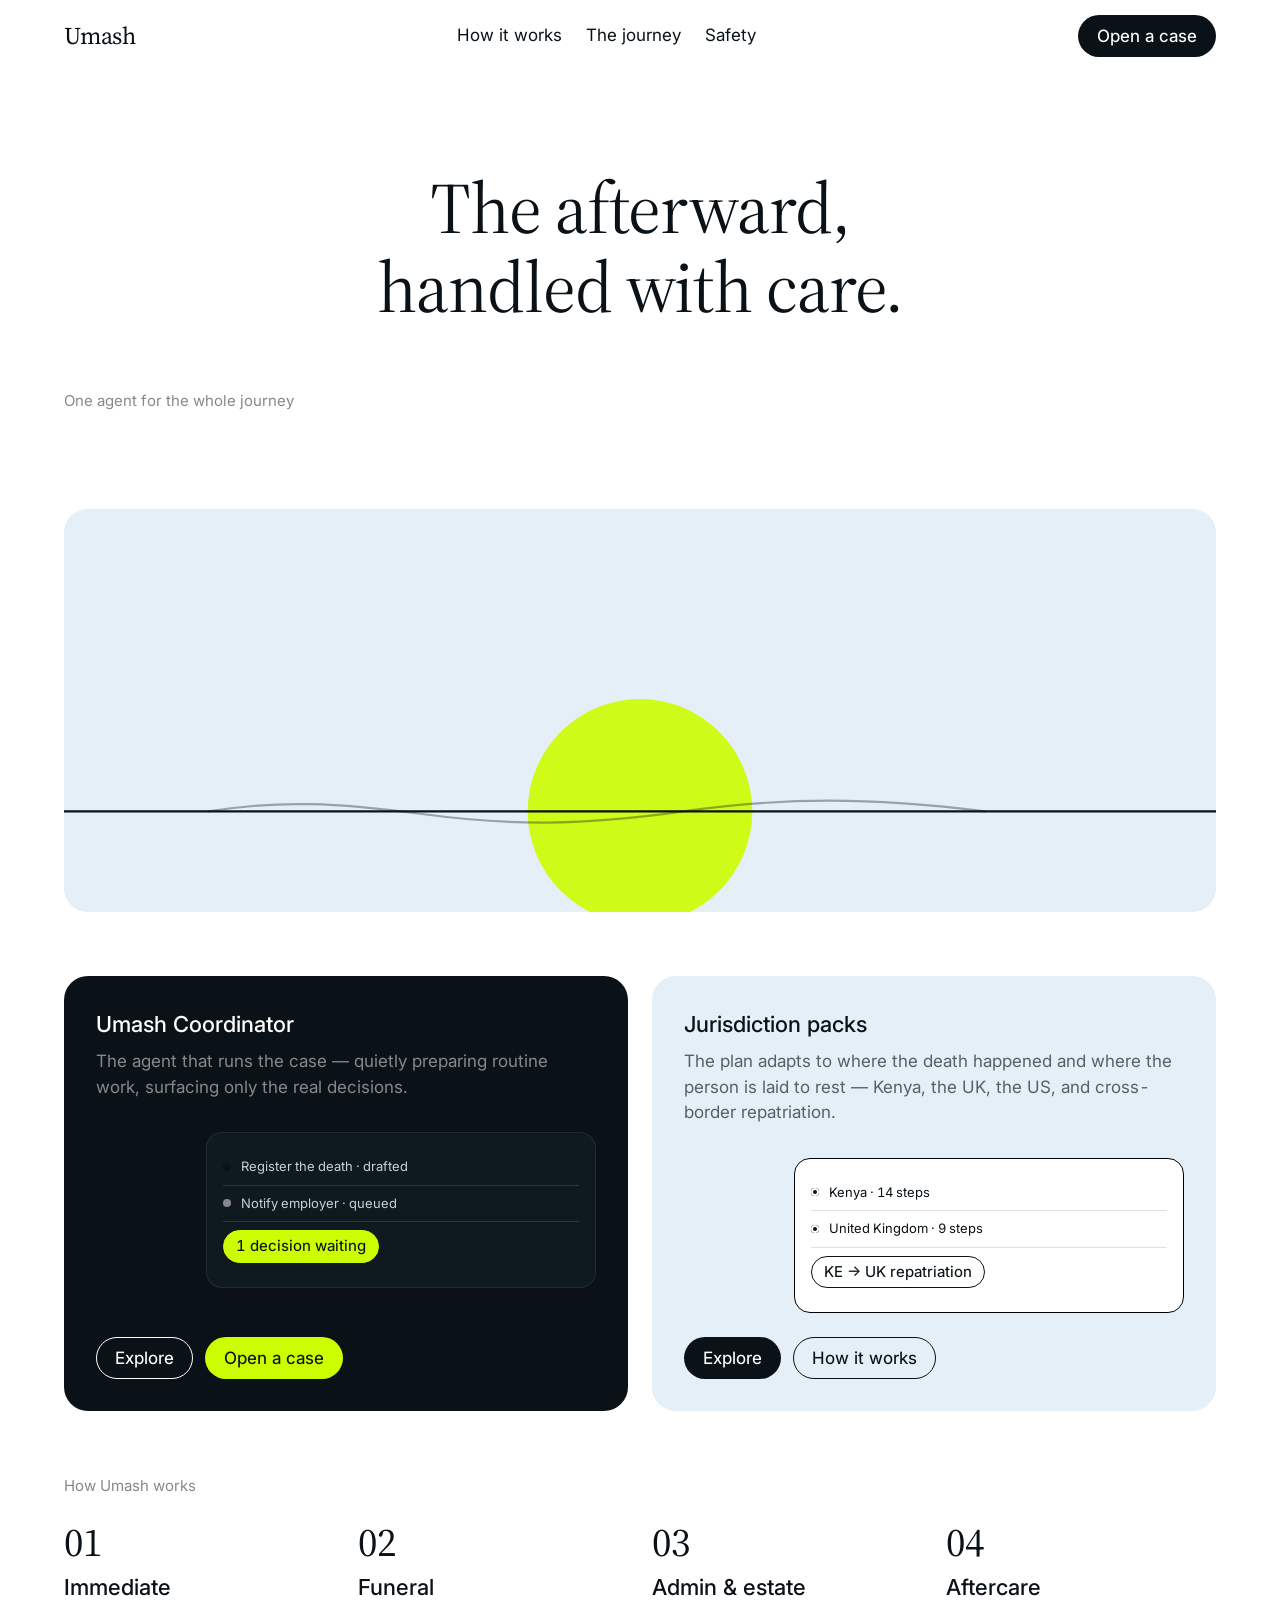
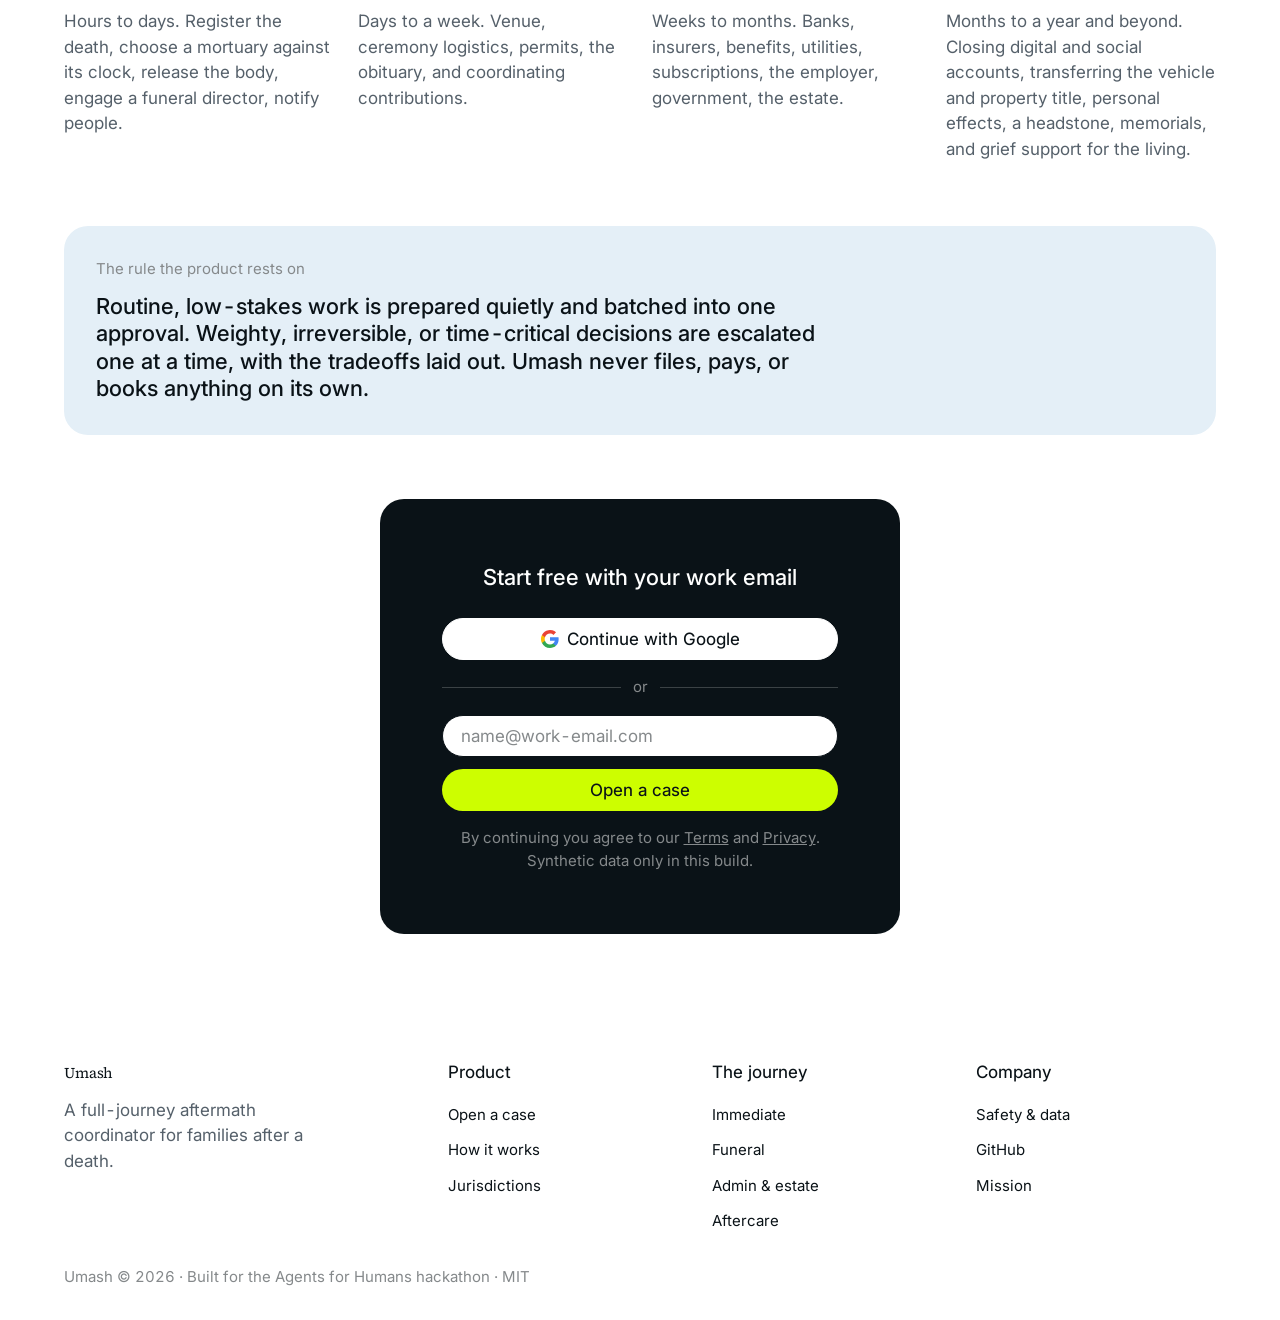
==== commit 3ff246b4: "Add missing Aftercare phase to landing page (04) and footer" ====
--- a/web/index.html
+++ b/web/index.html
@@ -30,7 +30,7 @@
   .mock--onink .mock__row { color: #c8d0d4; }
 
   .how { padding: var(--section-gap) 0; }
-  .how__grid { display: grid; grid-template-columns: repeat(3, 1fr); gap: var(--spacing-24); margin-top: var(--spacing-24); }
+  .how__grid { display: grid; grid-template-columns: repeat(4, 1fr); gap: var(--spacing-24); margin-top: var(--spacing-24); }
   .how__num { font-family: var(--font-sana-serif); font-weight: 400; font-size: 40px; line-height: 1; }
   .how__step .heading { margin: var(--spacing-12) 0 var(--spacing-8); }
 
@@ -117,7 +117,7 @@
     </article>
   </section>
 
-  <!-- How it works: three phases -->
+  <!-- How it works: four phases -->
   <section class="how" id="how">
     <p class="section-label">How Umash works</p>
     <div class="how__grid">
@@ -135,6 +135,11 @@
         <div class="how__num">03</div>
         <h3 class="heading">Admin &amp; estate</h3>
         <p class="muted">Weeks to months. Banks, insurers, benefits, utilities, subscriptions, the employer, government, the estate.</p>
+      </div>
+      <div class="how__step">
+        <div class="how__num">04</div>
+        <h3 class="heading">Aftercare</h3>
+        <p class="muted">Months to a year and beyond. Closing digital and social accounts, transferring the vehicle and property title, personal effects, a headstone, memorials, and grief support for the living.</p>
       </div>
     </div>
   </section>
@@ -187,6 +192,7 @@
           <li><a href="#how">Immediate</a></li>
           <li><a href="#how">Funeral</a></li>
           <li><a href="#how">Admin &amp; estate</a></li>
+          <li><a href="#how">Aftercare</a></li>
         </ul>
       </div>
       <div class="footer__col">
